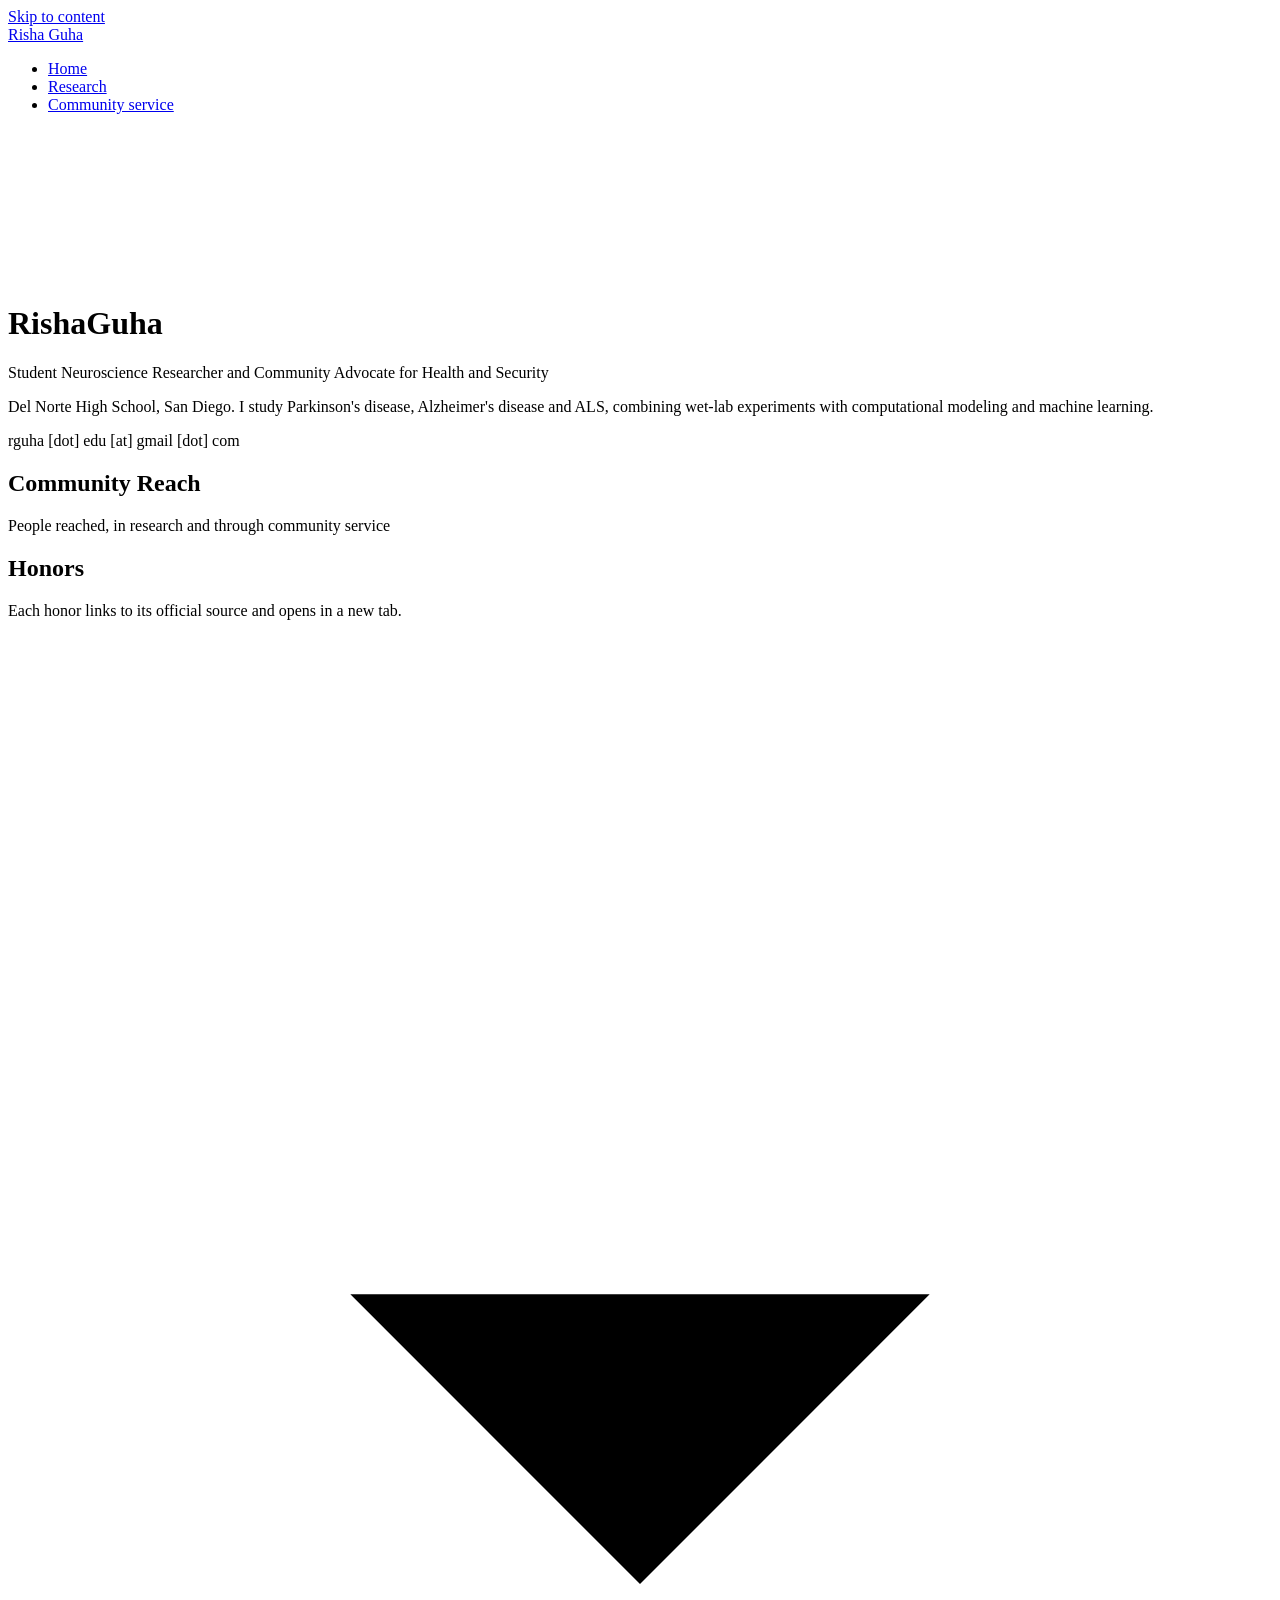
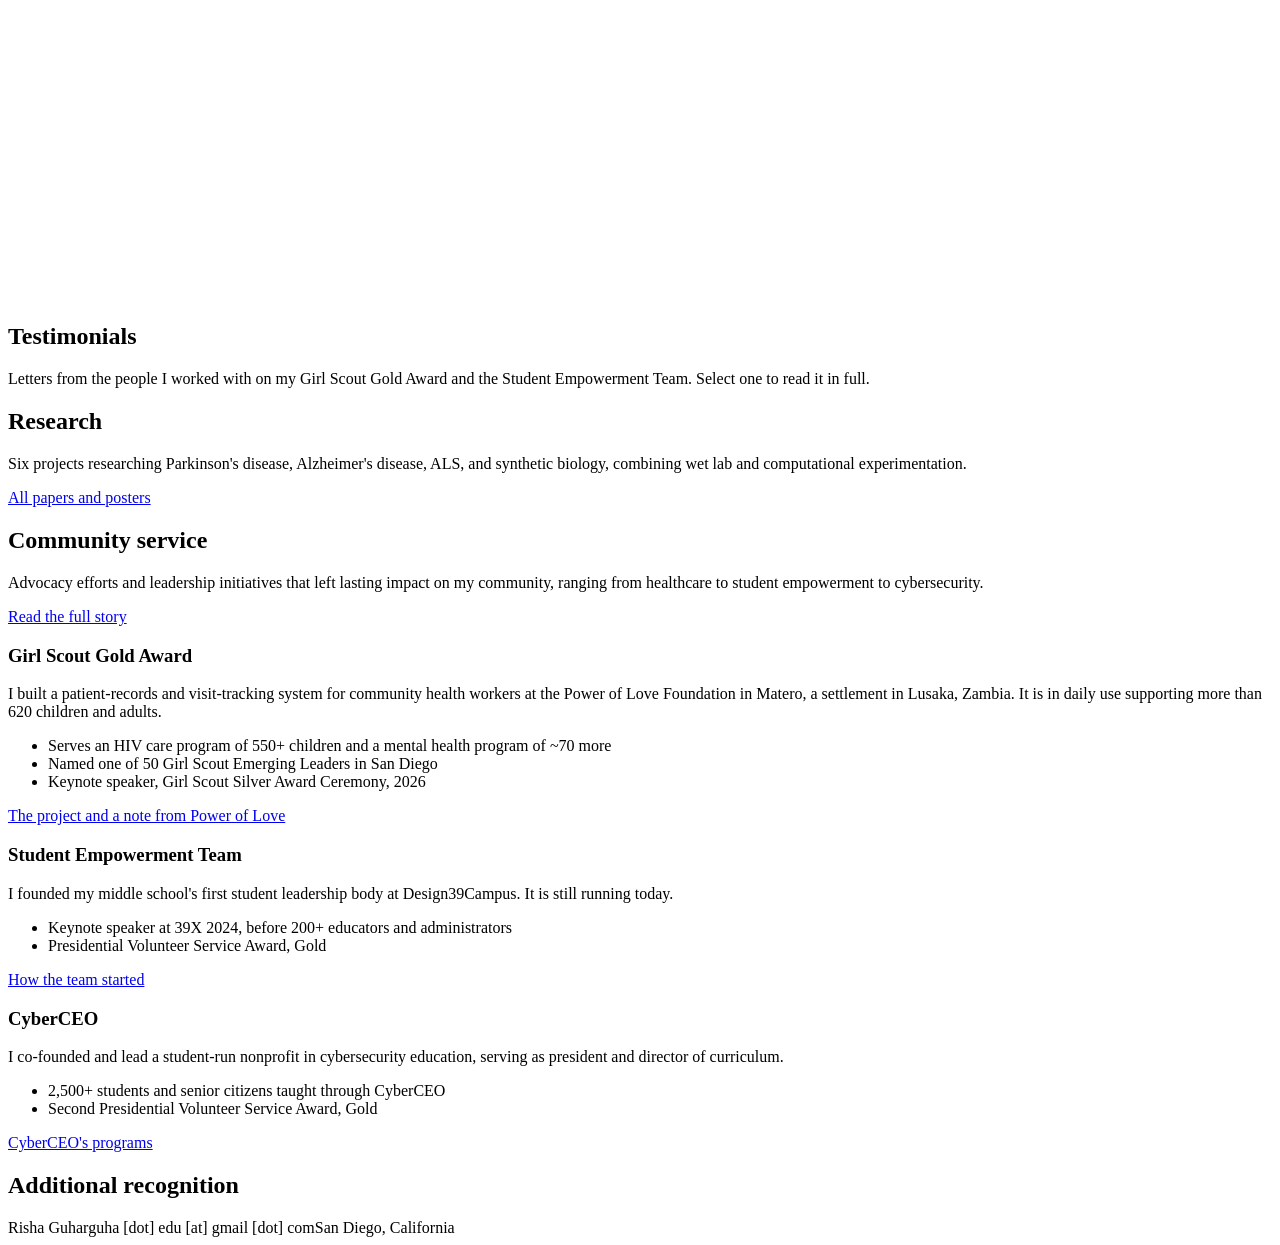
==== index.html @ 079baf4f "Create index.html" ====
<!DOCTYPE html>
<html lang="en">
<head>
<meta charset="utf-8">
<meta name="viewport" content="width=device-width, initial-scale=1">
<title>Risha Guha — Neuroscience Research</title>
<meta name="description" content="Neuroscience research on Parkinson's, Alzheimer's and ALS, plus community work in San Diego and Lusaka, Zambia.">
<link rel="preconnect" href="https://fonts.googleapis.com">
<link rel="preconnect" href="https://fonts.gstatic.com" crossorigin>
<link href="https://fonts.googleapis.com/css2?family=Instrument+Sans:wght@400;500;600&family=Newsreader:ital,opsz,wght@0,6..72,300;0,6..72,400;0,6..72,500;1,6..72,400&display=swap" rel="stylesheet">
<link rel="stylesheet" href="site.css">
</head>
<body>
<a class="skip" href="#main">Skip to content</a>
<nav class="topbar" aria-label="Site">
  <div class="wrap tb-row">
    <a class="tb-name" href="index.html">Risha Guha</a>
    <ul class="tb-links">
      <li><a href="index.html" aria-current="page">Home</a></li>
      <li><a href="research.html">Research</a></li>
      <li><a href="community.html">Community service</a></li>
    </ul>
  </div>
</nav>

<header class="intro">
  <div class="intro-me">
    <canvas id="net" aria-hidden="true"></canvas>
    <h1 class="name"><span>Risha</span><span>Guha</span></h1>
    <p class="role">Student Neuroscience Researcher and Community Advocate for Health and Security</p>
    <p class="about">Del Norte High School, San Diego. I study Parkinson's disease, Alzheimer's disease and ALS, combining wet-lab experiments with computational modeling and machine learning.</p>
    <p class="contact"><span class="email">rguha [dot] edu [at] gmail [dot] com</span></p>
    <section class="viz-block" aria-labelledby="viz-h">
      <div class="blk-head">
        <h2 id="viz-h">Community Reach</h2>
        <p>People reached, in research and through community service</p>
      </div>
      <div class="donuts" id="impact"></div>
    </section>
  </div>
  <section class="intro-hl" aria-labelledby="hl-h">
    <div class="blk-head">
      <h2 id="hl-h">Honors</h2>
      <p>Each honor links to its official source and opens in a new tab.</p>
    </div>
    <ul class="hl" id="honors"></ul>
  </section>
  <a class="scrollcue" href="#main" aria-label="Scroll down to testimonials and research">
    <svg viewBox="0 0 24 24" aria-hidden="true"><path d="M12 5v13M6.5 12.5 12 18l5.5-5.5"/></svg>
  </a>
</header>

<main id="main">
  <section class="sec wrap" aria-labelledby="tq-h">
    <div class="sechead">
      <h2 id="tq-h">Testimonials</h2>
      <p>Letters from the people I worked with on my Girl Scout Gold Award and the Student Empowerment Team. Select one to read it in full.</p>
    </div>
    <div class="quotes" id="quotes"></div>
  </section>

  <section class="sec wrap" aria-labelledby="res-h">
    <div class="sechead">
      <h2 id="res-h">Research</h2>
      <p>Six projects researching Parkinson's disease, Alzheimer's disease, ALS, and synthetic biology, combining wet lab and computational experimentation.</p>
      <a class="more" href="research.html">All papers and posters</a>
    </div>
    <ul class="plist" id="projects-list"></ul>
  </section>

  <section class="sec wrap" aria-labelledby="com-h">
    <div class="sechead">
      <h2 id="com-h">Community service</h2>
      <p>Advocacy efforts and leadership initiatives that left lasting impact on my community, ranging from healthcare to student empowerment to cybersecurity.</p>
      <a class="more" href="community.html">Read the full story</a>
    </div>
    <div class="trio">
      <div>
        <h3>Girl Scout Gold Award</h3>
        <p>I built a patient-records and visit-tracking system for community health workers at the Power of Love Foundation in Matero, a settlement in Lusaka, Zambia. It is in daily use supporting more than 620 children and adults.</p>
        <ul>
          <li>Serves an HIV care program of 550+ children and a mental health program of ~70 more</li>
          <li>Named one of 50 Girl Scout Emerging Leaders in San Diego</li>
          <li>Keynote speaker, Girl Scout Silver Award Ceremony, 2026</li>
        </ul>
        <a class="go" href="community.html#gold">The project and a note from Power of Love</a>
      </div>
      <div>
        <h3>Student Empowerment Team</h3>
        <p>I founded my middle school's first student leadership body at Design39Campus. It is still running today.</p>
        <ul>
          <li>Keynote speaker at 39X 2024, before 200+ educators and administrators</li>
          <li>Presidential Volunteer Service Award, Gold</li>
        </ul>
        <a class="go" href="community.html#empowerment">How the team started</a>
      </div>
      <div>
        <h3>CyberCEO</h3>
        <p>I co-founded and lead a student-run nonprofit in cybersecurity education, serving as president and director of curriculum.</p>
        <ul>
          <li>2,500+ students and senior citizens taught through CyberCEO</li>
          <li>Second Presidential Volunteer Service Award, Gold</li>
        </ul>
        <a class="go" href="community.html#cyberceo">CyberCEO's programs</a>
      </div>
    </div>
  </section>

  <section class="sec wrap" aria-labelledby="rec-h">
    <div class="sechead">
      <h2 id="rec-h">Additional recognition</h2>
    </div>
    <ul class="rec" id="recognition"></ul>
  </section>
</main>

<dialog class="letter" id="letter" aria-labelledby="letter-h">
  <button class="close" type="button" data-close aria-label="Close letter">&times;</button>
  <div class="letter-in"></div>
</dialog>

<footer class="site">
  <div class="wrap"><span>Risha Guha</span><span class="email">rguha [dot] edu [at] gmail [dot] com</span><span>San Diego, California</span></div>
</footer>

<script src="data.js"></script>
<script src="home.js"></script>
<script src="net.js"></script>
</body>
</html>
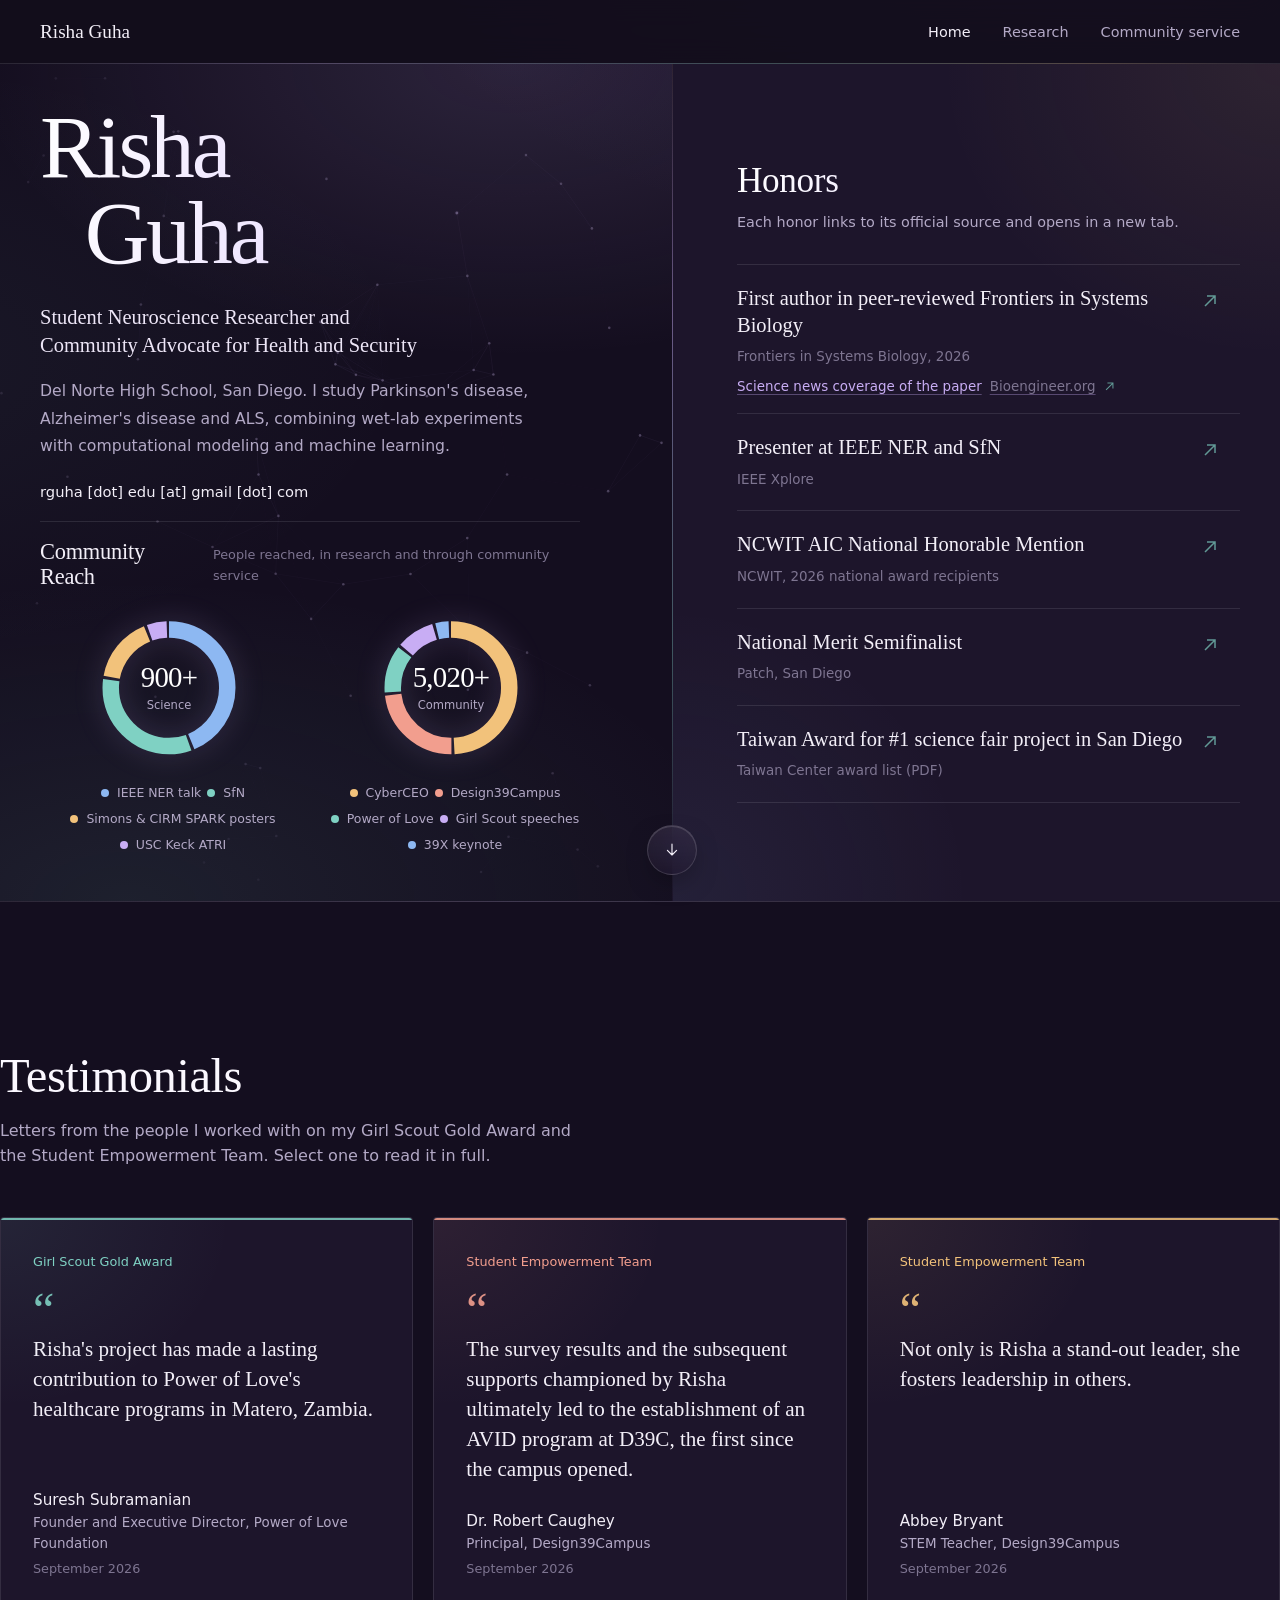
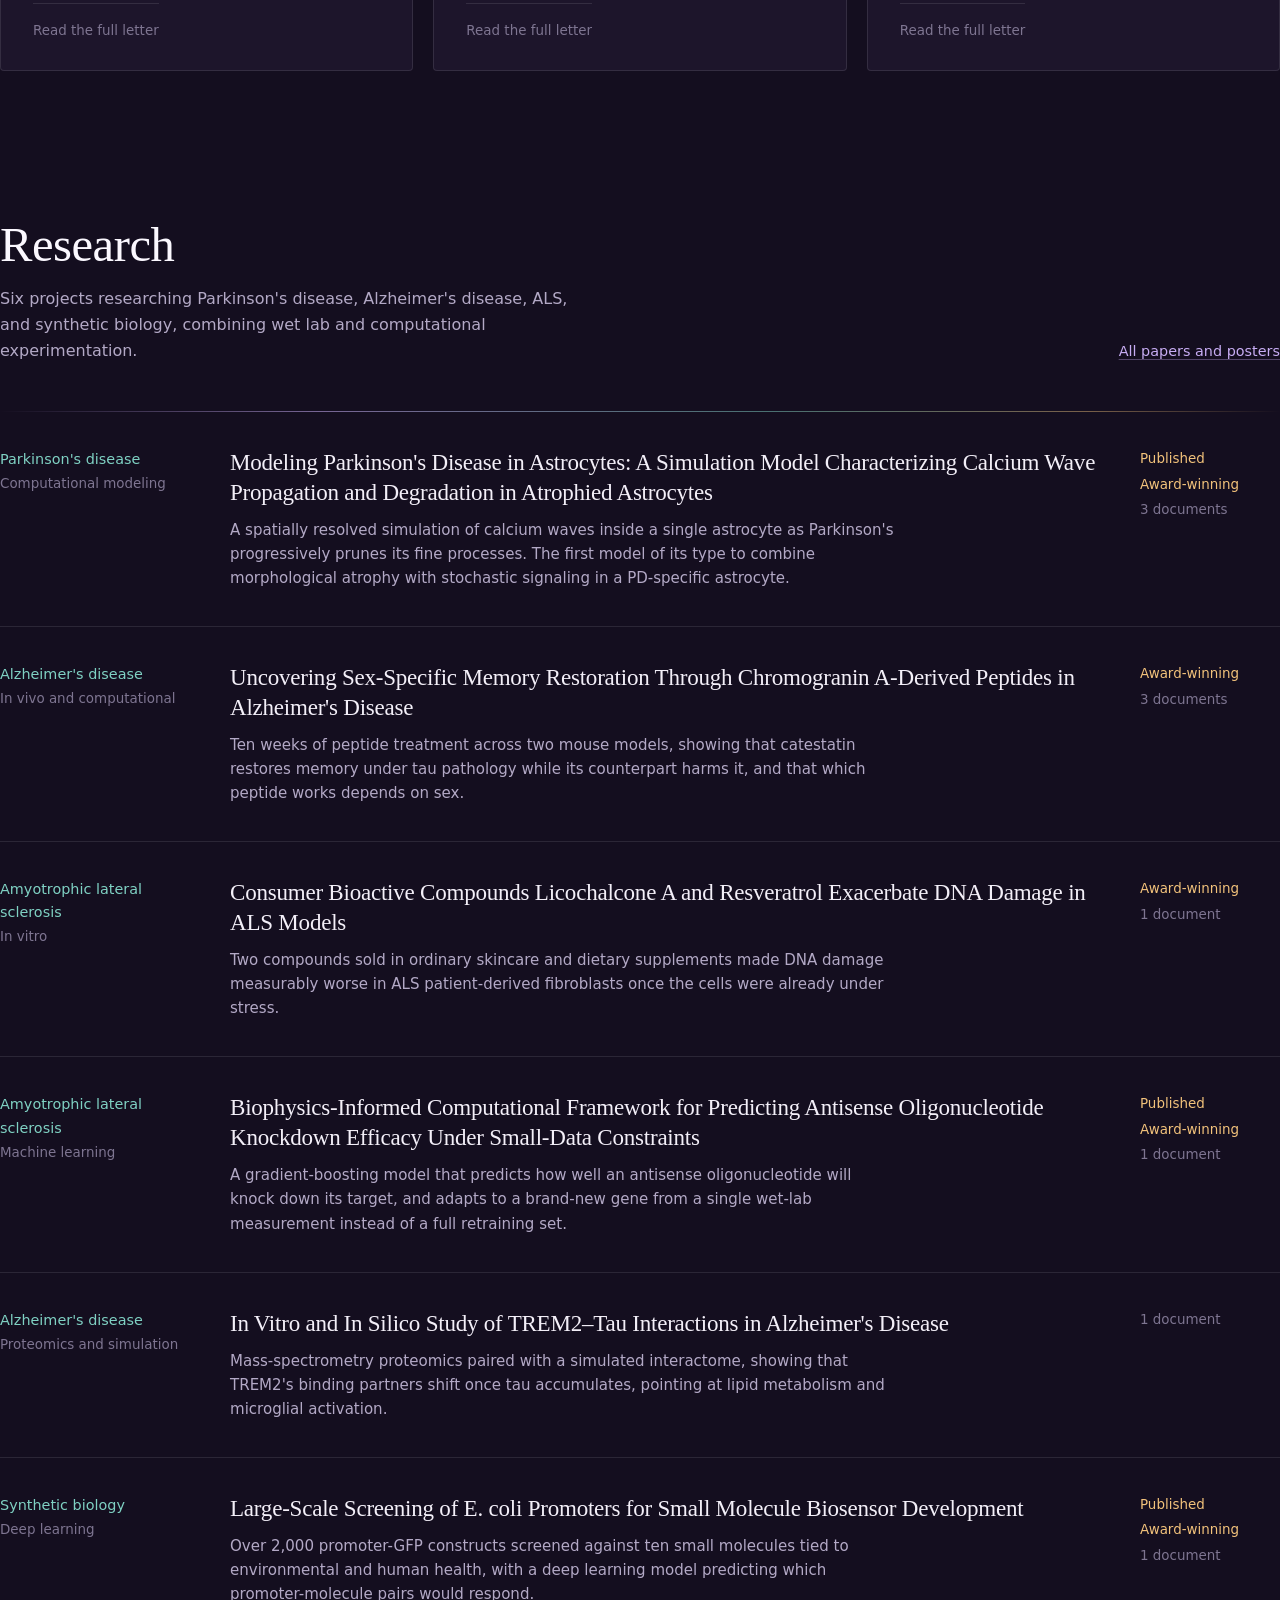
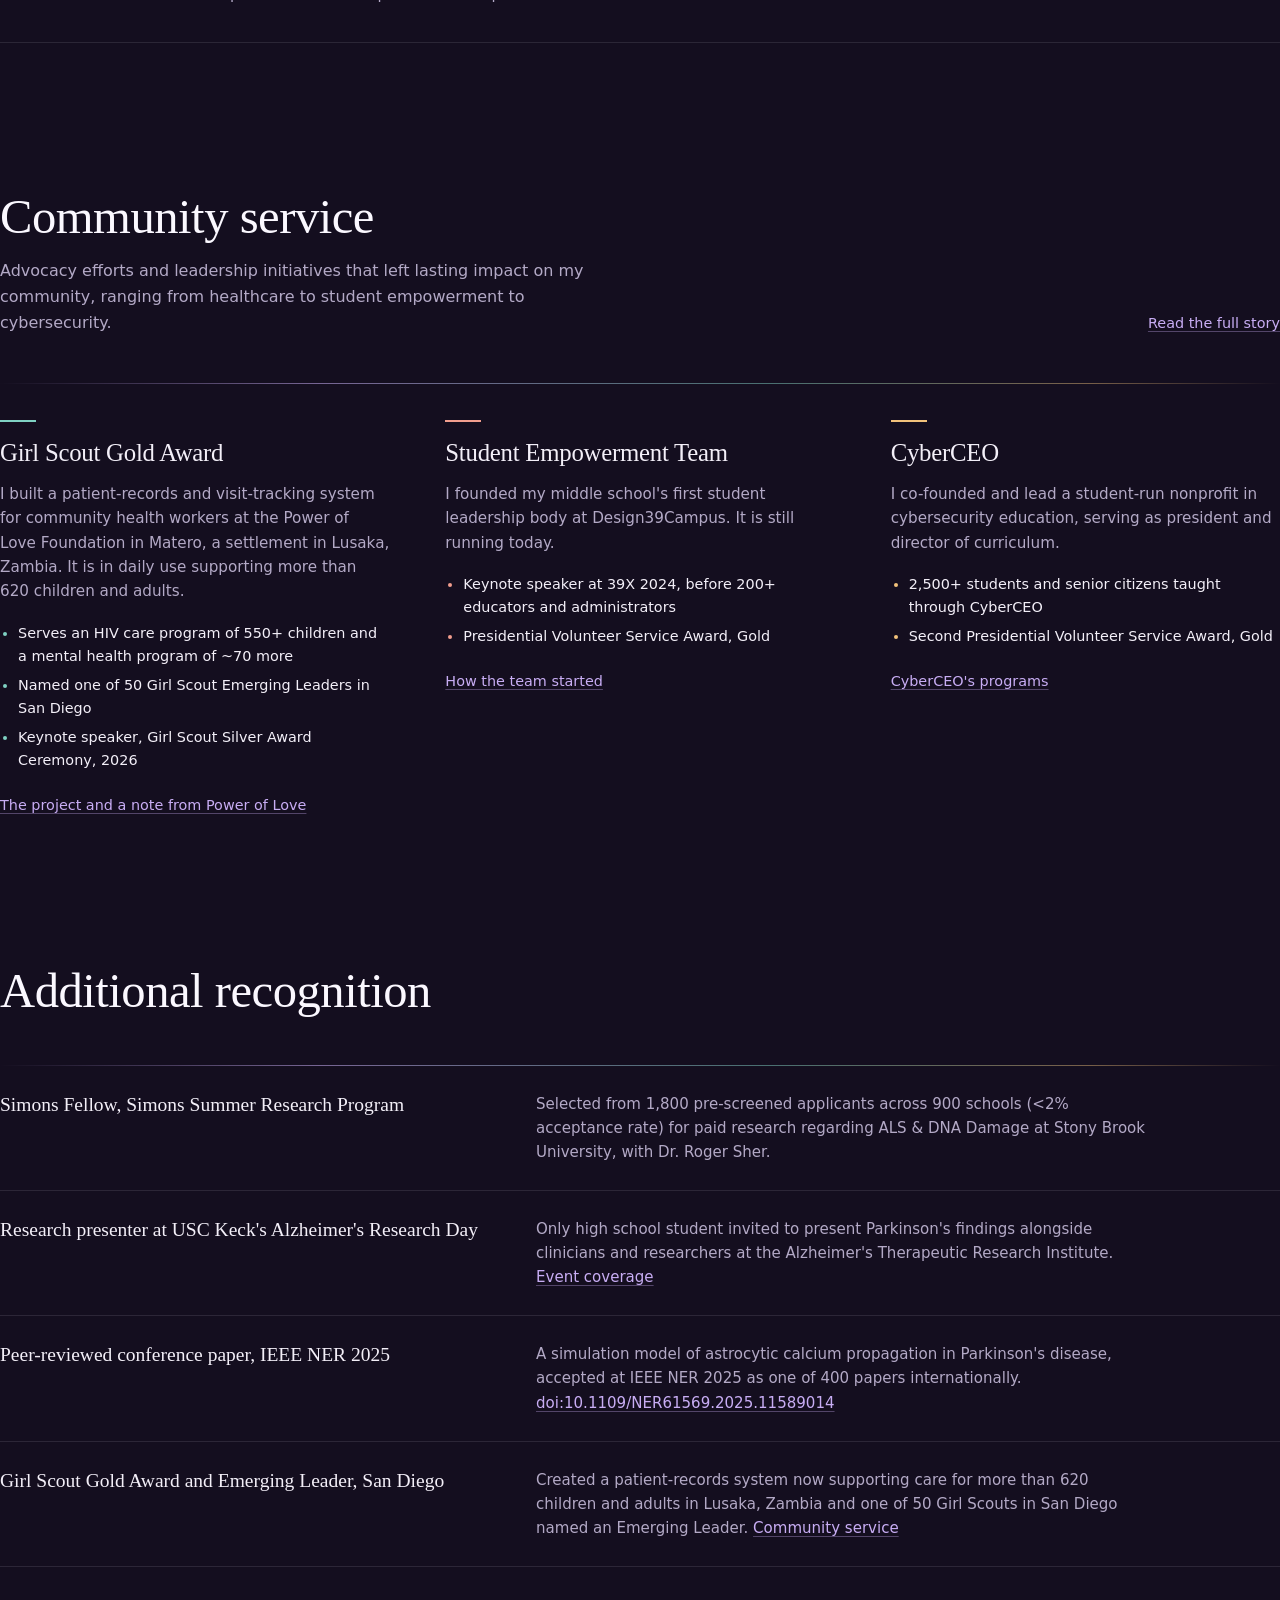
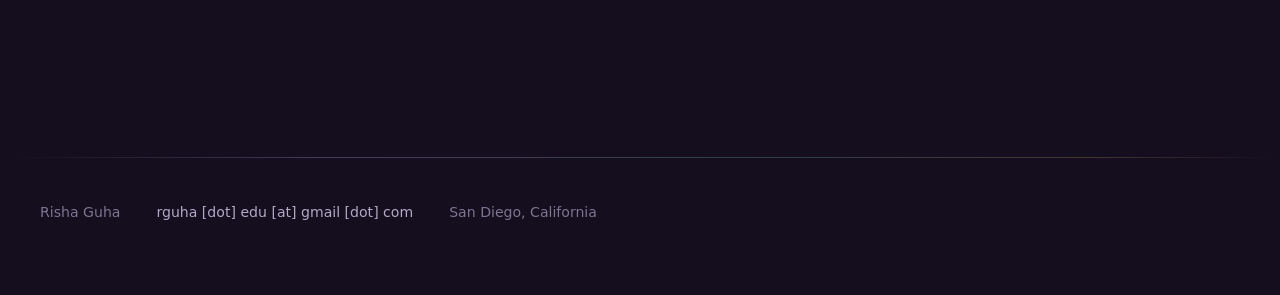
==== commit 4587fc51: "updated links" ====
--- a/index.html
+++ b/index.html
@@ -3,7 +3,8 @@
 <head>
 <meta charset="utf-8">
 <meta name="viewport" content="width=device-width, initial-scale=1">
-<title>Risha Guha — Neuroscience Research</title>
+<meta name="robots" content="noindex">
+<title>Risha Guha: Neuroscience Researcher and Community Advocate</title>
 <meta name="description" content="Neuroscience research on Parkinson's, Alzheimer's and ALS, plus community work in San Diego and Lusaka, Zambia.">
 <link rel="preconnect" href="https://fonts.googleapis.com">
 <link rel="preconnect" href="https://fonts.gstatic.com" crossorigin>
@@ -127,4 +128,4 @@
 <script src="home.js"></script>
 <script src="net.js"></script>
 </body>
-</html>
+</html>
--- a/site.css
+++ b/site.css
@@ -0,0 +1,435 @@
+/* ==========================================================
+   Risha Guha — site styles (dark)
+   Newsreader for names, titles and long reading;
+   Instrument Sans for everything functional.
+   ========================================================== */
+:root{
+  color-scheme:dark;
+  --bg:#140E1F;          /* page: deep aubergine */
+  --raise:#1D152B;       /* panels, cards */
+  --raise-2:#2A1F3B;     /* hover */
+  --ink:#F3EFF8;         /* text */
+  --muted:#B3A9C6;       /* secondary text */
+  --faint:#7E7591;       /* tertiary text */
+  --line:rgba(238,233,244,.11);
+  --line-2:rgba(238,233,244,.22);
+  --accent:#C8ADF4;      /* lilac: links, active states */
+  --accent-deep:#8C67D4;
+  --teal:#7FD1C3;        /* labels, tags */
+  --amber:#F2C27B;       /* hover marks */
+  --coral:#F29E8E;
+  --sky:#8DB8F2;
+  --glow:linear-gradient(90deg,transparent,rgba(200,173,244,.55) 25%,rgba(127,209,195,.5) 60%,rgba(242,194,123,.45) 85%,transparent);
+  --serif:'Newsreader', Georgia, 'Times New Roman', serif;
+  --sans:'Instrument Sans', system-ui, -apple-system, 'Segoe UI', sans-serif;
+  --bar:64px;
+  --vh:min(calc(100vh - var(--bar) - 140px), 860px);
+  --gutter:max(40px, calc((100vw - 1280px)/2 + 40px));
+}
+*{box-sizing:border-box}
+html{-webkit-text-size-adjust:100%;scroll-behavior:smooth;background:var(--bg)}
+body{margin:0;background:var(--bg);color:var(--ink);font-family:var(--sans);font-size:16px;line-height:1.6;-webkit-font-smoothing:antialiased}
+::selection{background:rgba(200,173,244,.32)}
+a{color:var(--accent);text-decoration:underline;text-decoration-color:rgba(200,173,244,.35);text-underline-offset:.2em;text-decoration-thickness:1px;transition:color .2s,text-decoration-color .2s}
+a:hover{text-decoration-color:currentColor}
+:focus-visible{outline:2px solid var(--accent);outline-offset:3px;border-radius:2px}
+img{max-width:100%;display:block}
+h1,h2,h3,h4{font-family:var(--serif);font-weight:300;margin:0;letter-spacing:-.01em}
+.wrap{max-width:1280px;margin:0 auto;padding:0 40px}
+.skip{position:absolute;left:-9999px}
+.skip:focus{left:12px;top:12px;background:var(--ink);color:var(--bg);padding:8px 14px;z-index:99;text-decoration:none}
+.email{white-space:nowrap}
+
+/* ---------------- top bar ---------------- */
+.topbar{position:sticky;top:0;z-index:30;background:rgba(19,14,27,.82);backdrop-filter:blur(14px);-webkit-backdrop-filter:blur(14px);border-bottom:1px solid var(--line)}
+.tb-row{display:flex;align-items:center;justify-content:space-between;gap:24px;height:64px}
+.tb-name{font-family:var(--serif);font-size:1.2rem;font-weight:400;color:var(--ink);text-decoration:none;white-space:nowrap}
+.tb-links{display:flex;gap:32px;list-style:none;margin:0;padding:0;overflow-x:auto;scrollbar-width:none}
+.tb-links::-webkit-scrollbar{display:none}
+.tb-links a{color:var(--muted);text-decoration:none;font-size:.9rem;white-space:nowrap;padding:6px 0;border-bottom:1px solid transparent}
+.tb-links a:hover{color:var(--ink)}
+.tb-links a[aria-current],.tb-links a.on{color:var(--ink);border-bottom-color:var(--accent)}
+.tb-sub{display:flex;align-items:center;gap:22px;height:44px}
+.tb-sub .lbl{font-size:.8rem;color:var(--faint);white-space:nowrap}
+.tb-sub .tb-links{gap:24px}
+.tb-sub .tb-links a{font-size:.84rem}
+
+/* ---------------- home: two-panel intro ---------------- */
+.intro{display:grid;grid-template-columns:minmax(0,1.05fr) minmax(0,.95fr);min-height:calc(100vh - var(--bar));border-bottom:1px solid var(--line)}
+.intro-me{position:relative;overflow:hidden;display:flex;flex-direction:column;justify-content:center;padding:44px 72px 44px var(--gutter)}
+.intro-me>*:not(canvas){position:relative;z-index:1}
+#net{position:absolute;inset:0;width:100%;height:100%;z-index:0;
+  -webkit-mask-image:radial-gradient(120% 90% at 70% 40%,#000 25%,transparent 80%);
+          mask-image:radial-gradient(120% 90% at 70% 40%,#000 25%,transparent 80%)}
+.name{font-size:clamp(3.4rem,7vw,6.6rem);line-height:.88;letter-spacing:-.035em;margin:0 0 30px;font-weight:300}
+.name span{display:block}
+.name span+span{padding-left:.5em}
+.role{font-family:var(--serif);font-weight:300;font-size:clamp(1.2rem,1.6vw,1.42rem);line-height:1.38;margin:0 0 18px;max-width:40ch}
+.intro-me .about{font-size:.98rem;color:var(--muted);max-width:50ch;margin:0 0 20px;line-height:1.75}
+.contact{margin:0;font-size:.92rem;color:var(--faint)}
+.contact .email{color:var(--ink)}
+
+.intro-hl{background:var(--raise);border-left:1px solid var(--line);display:flex;flex-direction:column;justify-content:center;padding:56px var(--gutter) 56px 64px}
+.blk-head{display:flex;align-items:baseline;justify-content:space-between;gap:16px;margin:0 0 12px;max-width:600px}
+.blk-head h2{font-size:1.4rem;line-height:1.1}
+.blk-head p{margin:0;font-size:.8rem;color:var(--faint)}
+.intro-hl .blk-head{display:block;margin:0 0 30px}
+.intro-hl .blk-head h2{font-size:2.2rem;margin:0 0 10px}
+.intro-hl .blk-head p{font-size:.9rem;color:var(--muted)}
+.hl{list-style:none;margin:0;padding:0;max-width:600px;border-top:1px solid var(--line)}
+.hl li{border-bottom:1px solid var(--line)}
+.hl a{position:relative;display:grid;grid-template-columns:minmax(0,1fr) 22px;gap:18px;align-items:start;padding:20px 16px 20px 0;text-decoration:none;color:var(--ink);transition:padding .3s cubic-bezier(.2,.7,.2,1),background .3s}
+.hl a::before{content:"";position:absolute;left:0;top:0;bottom:0;width:2px;background:var(--amber);transform:scaleY(0);transform-origin:top;transition:transform .3s cubic-bezier(.2,.7,.2,1)}
+.hl .t{display:block;font-family:var(--serif);font-weight:400;font-size:clamp(1.2rem,1.6vw,1.45rem);line-height:1.3}
+.hl .s{display:block;margin-top:8px;font-size:.84rem;color:var(--faint);transition:color .3s}
+.hl svg{width:16px;height:16px;margin-top:8px;stroke:var(--faint);fill:none;stroke-width:1.5;transition:stroke .3s,transform .3s}
+.hl a:hover,.hl a:focus-visible{background:var(--raise-2);padding-left:20px}
+.hl a:hover::before,.hl a:focus-visible::before{transform:scaleY(1)}
+.hl a:hover .s,.hl a:focus-visible .s{color:var(--amber)}
+.hl a:hover svg,.hl a:focus-visible svg{stroke:var(--amber);transform:translate(2px,-2px)}
+
+/* single load moment: name, then honors settle in */
+@media (prefers-reduced-motion:no-preference){
+  .name span,.role,.about,.contact,.blk-head,.hl li,.donut{animation:settle .9s cubic-bezier(.2,.7,.2,1) both}
+  .name span+span{animation-delay:.08s}
+  .role{animation-delay:.16s}.about{animation-delay:.22s}.contact{animation-delay:.28s}
+  .blk-head{animation-delay:.3s}.donut{animation-delay:.66s}.donut+.donut{animation-delay:.74s}
+  .hl li:nth-child(1){animation-delay:.36s}.hl li:nth-child(2){animation-delay:.42s}
+  .hl li:nth-child(3){animation-delay:.48s}.hl li:nth-child(4){animation-delay:.54s}
+  .hl li:nth-child(5){animation-delay:.6s}
+  @keyframes settle{from{opacity:0;transform:translateY(10px)}to{opacity:1;transform:none}}
+}
+
+/* ---------------- home sections ---------------- */
+.sec{padding:150px 0 0}
+.sechead{display:grid;grid-template-columns:minmax(0,1fr) auto;align-items:end;gap:16px 40px;margin-bottom:48px}
+.sechead h2{font-size:clamp(2.2rem,3.8vw,3.2rem);line-height:1.02}
+.sechead p{grid-column:1;margin:0;color:var(--muted);max-width:58ch}
+.sechead .more{grid-column:2;grid-row:1 / span 2;align-self:end;font-size:.9rem;white-space:nowrap}
+
+/* testimonials quick access */
+.quotes{display:grid;grid-template-columns:repeat(3,minmax(0,1fr));gap:20px}
+.qcard{appearance:none;font:inherit;color:inherit;text-align:left;cursor:pointer;background:var(--raise);border:1px solid var(--line);border-radius:4px;
+  padding:34px 32px 28px;display:flex;flex-direction:column;gap:24px;min-height:320px;transition:background .3s,border-color .3s,transform .3s cubic-bezier(.2,.7,.2,1)}
+.qcard:hover,.qcard:focus-visible{background:var(--raise-2);border-color:var(--line-2);transform:translateY(-3px)}
+.qcard .proj-tag{font-size:.8rem;color:var(--teal)}
+.qcard blockquote{margin:0;font-family:var(--serif);font-weight:300;font-size:1.32rem;line-height:1.42;flex:1 1 auto}
+.qcard blockquote::before{content:"\201C";display:block;font-size:3rem;line-height:.6;color:var(--accent-deep);margin-bottom:10px}
+.qcard .who b{display:block;font-weight:500;font-size:.95rem}
+.qcard .who span{display:block;font-size:.84rem;color:var(--muted)}
+.qcard .read{font-size:.84rem;color:var(--faint);border-top:1px solid var(--line);padding-top:16px;transition:color .3s}
+.qcard:hover .read,.qcard:focus-visible .read{color:var(--accent)}
+
+/* letter dialog */
+dialog.letter{width:min(760px,calc(100vw - 32px));max-height:calc(100vh - 64px);padding:0;border:1px solid var(--line-2);border-radius:6px;background:var(--raise);color:var(--ink)}
+dialog.letter::backdrop{background:rgba(8,5,12,.72);backdrop-filter:blur(4px)}
+dialog.letter[open]{animation:rise .35s cubic-bezier(.2,.7,.2,1)}
+@keyframes rise{from{opacity:0;transform:translateY(14px)}to{opacity:1;transform:none}}
+.letter-in{padding:48px 52px 40px;overflow:auto;max-height:calc(100vh - 66px)}
+.letter .proj-tag{font-size:.82rem;color:var(--teal);margin:0 0 10px}
+.letter h2{font-size:clamp(1.6rem,3vw,2.2rem);line-height:1.15;margin:0 0 4px}
+.letter .role-line{color:var(--muted);font-size:.92rem;margin:0 0 30px}
+.letter .body p{font-family:var(--serif);font-size:1.12rem;line-height:1.75;margin:0 0 1.05em;max-width:62ch}
+.letter .foot{display:flex;flex-wrap:wrap;justify-content:space-between;gap:16px;align-items:center;border-top:1px solid var(--line);padding-top:20px;margin-top:28px;font-size:.88rem}
+.close{position:absolute;top:14px;right:14px;appearance:none;background:none;border:1px solid var(--line);border-radius:50%;width:38px;height:38px;color:var(--muted);cursor:pointer;font-size:1.1rem;line-height:1;transition:color .2s,border-color .2s}
+.close:hover{color:var(--ink);border-color:var(--line-2)}
+.btn{appearance:none;font-family:var(--sans);font-size:.88rem;background:none;color:var(--ink);border:1px solid var(--line-2);border-radius:999px;padding:9px 18px;cursor:pointer;transition:background .2s,border-color .2s}
+.btn:hover{background:var(--raise-2);border-color:var(--accent)}
+
+/* research index */
+.plist{list-style:none;margin:0;padding:0;border-top:1px solid var(--line-2)}
+.prow{position:relative;display:grid;grid-template-columns:190px minmax(0,1fr) 140px;gap:40px;padding:36px 0;border-bottom:1px solid var(--line);transition:background .3s}
+.prow:hover{background:linear-gradient(90deg,transparent,rgba(200,173,244,.04) 30%,transparent)}
+.area b{display:block;font-weight:500;font-size:.9rem}
+.area span{display:block;color:var(--faint);font-size:.84rem;margin-top:2px}
+.prow h3{font-size:clamp(1.25rem,1.8vw,1.55rem);line-height:1.3;margin:0 0 10px;font-weight:400}
+.prow h3 a{color:var(--ink);text-decoration:none}
+.prow h3 a::after{content:"";position:absolute;inset:0}
+.prow:hover h3 a{color:var(--accent)}
+.prow p{margin:0;color:var(--muted);font-size:.94rem;max-width:70ch}
+.status{list-style:none;margin:0;padding:0;font-size:.84rem;color:var(--faint)}
+.status li+li{margin-top:4px}
+.status .on{color:var(--ink)}
+
+/* community preview */
+.trio{display:grid;grid-template-columns:repeat(3,minmax(0,1fr));gap:56px;border-top:1px solid var(--line-2);padding-top:36px}
+.trio h3{font-size:1.55rem;line-height:1.2;margin:0 0 14px;font-weight:400}
+.trio p{margin:0 0 18px;color:var(--muted);font-size:.95rem}
+.trio ul{margin:0 0 20px;padding-left:18px;font-size:.9rem;line-height:1.6}
+.trio li{margin-bottom:6px}
+.trio li::marker{color:var(--teal)}
+.trio a.go{font-size:.9rem}
+
+/* recognition */
+.rec{list-style:none;margin:0;padding:0;border-top:1px solid var(--line-2)}
+.rec li{display:grid;grid-template-columns:minmax(0,.8fr) minmax(0,1.2fr);gap:40px;padding:26px 0;border-bottom:1px solid var(--line)}
+.rec .n{font-family:var(--serif);font-size:1.22rem;line-height:1.35;margin:0}
+.rec .d{margin:0;color:var(--muted);font-size:.94rem;max-width:64ch}
+
+/* ---------------- subpage header ---------------- */
+.pagehead{padding-top:120px;padding-bottom:72px}
+.pagehead h1{font-size:clamp(3rem,6.4vw,5.4rem);line-height:.92;letter-spacing:-.03em;margin:0 0 28px}
+.pagehead .lede{font-family:var(--serif);font-weight:300;font-size:1.32rem;line-height:1.5;max-width:56ch;margin:0;color:var(--muted)}
+main{padding-bottom:40px}
+
+/* ---------------- research page ---------------- */
+.proj{padding:80px 0 88px;border-top:1px solid var(--line-2);scroll-margin-top:calc(var(--bar) + 8px)}
+.proj .area{margin:0 0 18px}
+.proj .area b,.proj .area span{display:inline}
+.proj .area b{color:var(--teal);font-weight:400}
+.proj .area span::before{content:", "}
+.proj h2{font-size:clamp(1.8rem,3.2vw,2.7rem);line-height:1.12;margin:0 0 48px;max-width:38ch}
+.split{display:grid;grid-template-columns:minmax(0,.92fr) minmax(0,1.12fr);gap:64px;align-items:start}
+.creds{list-style:none;margin:0 0 40px;padding:0}
+.creds li{display:flex;gap:16px;padding:11px 0;border-top:1px solid var(--line);font-size:.9rem;line-height:1.55}
+.creds li:last-child{border-bottom:1px solid var(--line)}
+.ctype{flex:0 0 100px;color:var(--faint)}
+.ctype.award{color:var(--amber)}
+.cbody{color:var(--ink)}
+.cbody em{font-style:italic;font-family:var(--serif);font-size:1.03em}
+.abstract{font-family:var(--serif);font-weight:300;font-size:1.1rem;line-height:1.78;max-width:66ch;color:#DDD6E6}
+.abstract p{margin:0 0 1em}
+.abstract p:last-child{margin:0}
+.projfig{margin:40px 0 0}
+.projfig img{border:1px solid var(--line);background:#fff;width:100%;border-radius:3px}
+.projfig figcaption{font-size:.85rem;color:var(--muted);line-height:1.6;margin-top:12px}
+
+/* document viewer */
+.docs{position:sticky;top:calc(var(--bar) + 20px);background:var(--raise);border:1px solid var(--line);border-radius:4px;overflow:hidden}
+.dhead{display:flex;align-items:stretch;border-bottom:1px solid var(--line)}
+.tabs{display:flex;flex:1 1 auto;overflow-x:auto;scrollbar-width:none}
+.tabs::-webkit-scrollbar{display:none}
+.tab{appearance:none;background:none;border:0;font-family:var(--sans);cursor:pointer;color:var(--faint);
+  padding:13px 18px 11px;text-align:left;white-space:nowrap;border-bottom:2px solid transparent;margin-bottom:-1px;transition:color .2s,border-color .2s}
+.tab b{display:block;font-size:.88rem;font-weight:500;line-height:1.2}
+.tab span{display:block;font-size:.74rem;margin-top:3px}
+.tab:hover{color:var(--ink)}
+.tab[aria-selected="true"]{color:var(--ink);border-bottom-color:var(--accent)}
+.expand{appearance:none;background:none;border:0;border-left:1px solid var(--line);color:var(--muted);
+  font-family:var(--sans);font-size:.82rem;padding:0 18px;cursor:pointer;white-space:nowrap}
+.expand:hover{color:var(--ink);background:var(--raise-2)}
+.panel{background:var(--raise)}
+.frame{display:block;width:100%;border:0;background:#2A2333;height:var(--vh)}
+.imgwrap{height:var(--vh);overflow:auto;padding:18px;background:var(--raise)}
+.imgwrap img{width:100%;border-radius:3px}
+.imgwrap p{font-size:.84rem;color:var(--muted);line-height:1.55;margin:12px 0 0}
+.placeholder{height:var(--vh);display:flex;flex-direction:column;align-items:center;justify-content:center;gap:18px;text-align:center;padding:26px;color:var(--muted);font-size:.92rem}
+.loadbtn{appearance:none;font-family:var(--sans);font-size:.9rem;background:none;color:var(--ink);border:1px solid var(--line-2);border-radius:999px;padding:10px 22px;cursor:pointer;transition:border-color .2s,background .2s}
+.loadbtn:hover{border-color:var(--accent);background:var(--raise-2)}
+.docbar{display:flex;flex-wrap:wrap;gap:24px;padding:12px 18px;border-top:1px solid var(--line);font-size:.84rem}
+.docs.full{position:fixed;inset:0;z-index:60;border:0;border-radius:0;display:flex;flex-direction:column}
+.docs.full .panel{flex:1 1 auto;display:flex;flex-direction:column}
+.docs.full .frame,.docs.full .imgwrap,.docs.full .placeholder{height:auto;flex:1 1 auto}
+body.locked{overflow:hidden}
+
+/* ---------------- community page ---------------- */
+.svc{padding:80px 0 40px;border-top:1px solid var(--line-2);scroll-margin-top:calc(var(--bar) + 8px)}
+.svc .kind{font-size:.88rem;color:var(--teal);margin:0 0 16px}
+.svc h2{font-size:clamp(1.9rem,3.4vw,2.8rem);line-height:1.1;margin:0 0 44px;max-width:30ch}
+.svc-grid{display:grid;grid-template-columns:minmax(0,1fr) minmax(0,.85fr);gap:64px;align-items:start}
+.prose{font-family:var(--serif);font-weight:300;font-size:1.12rem;line-height:1.78;max-width:62ch;color:#DDD6E6}
+.prose p{margin:0 0 1.05em}
+.prose p:last-child{margin:0}
+.impact{list-style:none;margin:40px 0 0;padding:0;border-top:1px solid var(--line)}
+.svc-grid>.impact{margin-top:0}
+.impact li{display:flex;gap:18px;padding:13px 0;border-bottom:1px solid var(--line);font-size:.9rem;line-height:1.55}
+.impact b{flex:0 0 130px;font-weight:500;color:var(--ink)}
+.impact span{color:var(--muted)}
+.tq-row{display:grid;grid-template-columns:repeat(2,minmax(0,1fr));gap:24px;margin-top:56px;align-items:start}
+blockquote.tq{margin:0;background:var(--raise);border:1px solid var(--line);border-radius:4px;padding:40px 40px 32px}
+blockquote.tq p{font-family:var(--serif);font-weight:300;font-size:1.04rem;line-height:1.74;margin:0 0 1em;color:#E2DBEA}
+blockquote.tq p:first-child::before{content:"\201C";display:block;font-size:3rem;line-height:.6;color:var(--accent-deep);margin-bottom:14px}
+blockquote.tq footer{padding-top:18px;margin-top:10px;border-top:1px solid var(--line);color:var(--muted);font-size:.88rem;line-height:1.5}
+blockquote.tq footer b{display:block;color:var(--ink);font-weight:500;font-size:.95rem}
+
+/* ---------------- footer ---------------- */
+footer.site{border-top:1px solid var(--line);padding:44px 0 72px;margin-top:150px;font-size:.88rem;color:var(--faint)}
+footer.site .wrap{display:flex;flex-wrap:wrap;gap:8px 36px}
+footer.site .email{color:var(--muted)}
+
+/* ---------------- responsive ---------------- */
+@media (max-width:1080px){
+  .intro{grid-template-columns:1fr;min-height:0}
+  .intro-me{padding:96px 40px 72px}
+  .intro-hl{border-left:0;border-top:1px solid var(--line);padding:64px 40px 72px}
+  .split,.svc-grid{grid-template-columns:1fr;gap:40px}
+  .docs{position:static}
+  :root{--vh:min(76vh,720px)}
+  .prow{grid-template-columns:150px minmax(0,1fr);gap:8px 32px}
+  .status{grid-column:2;display:flex;flex-wrap:wrap;gap:4px 18px;margin-top:8px}
+  .status li+li{margin-top:0}
+  .trio{grid-template-columns:1fr;gap:48px}
+  .quotes{grid-template-columns:1fr;gap:16px}
+  .qcard{min-height:0}
+  .tq-row{grid-template-columns:1fr}
+  .sec{padding-top:112px}
+}
+@media (max-width:680px){
+  .wrap{padding:0 22px}
+  .intro-me{padding:72px 22px 56px}
+  .intro-hl{padding:48px 22px 56px}
+  .name{margin-bottom:34px}
+  .sec{padding-top:96px}
+  .sechead{grid-template-columns:1fr}
+  .sechead .more{grid-column:1;grid-row:auto;justify-self:start}
+  .prow{grid-template-columns:1fr}
+  .status{grid-column:1}
+  .rec li{grid-template-columns:1fr;gap:6px}
+  .creds li,.impact li{flex-direction:column;gap:2px}
+  .ctype,.impact b{flex-basis:auto}
+  .letter-in{padding:56px 24px 28px}
+  blockquote.tq{padding:30px 24px 26px}
+  .pagehead{padding-top:80px;padding-bottom:48px}
+  :root{--vh:66vh}
+}
+@media (max-width:440px){.tb-name{display:none}.tb-row{justify-content:flex-start}.tb-links{gap:22px}.tb-links a{font-size:.88rem}}
+@media (prefers-reduced-motion:reduce){html{scroll-behavior:auto}*{animation:none!important;transition:none!important}}
+.sr{position:absolute;width:1px;height:1px;overflow:hidden;clip:rect(0 0 0 0);white-space:nowrap}
+
+/* ---------------- home: impact donuts (under the name) ---------------- */
+.viz-block{margin-top:18px;padding-top:18px;border-top:1px solid var(--line);max-width:540px}
+.donuts{display:grid;grid-template-columns:repeat(2,minmax(0,1fr));gap:24px;align-items:start;padding-top:6px}
+.donut{margin:0;display:flex;flex-direction:column;align-items:center;gap:14px}
+.ring{position:relative;width:min(100%,152px);aspect-ratio:1}
+.ring svg{width:100%;height:100%;overflow:visible}
+.arc{fill:none;stroke-width:13;transition:stroke-width .25s,opacity .25s;cursor:pointer}
+.donut.focus .arc{opacity:.25}
+.donut.focus .arc.on{opacity:1;stroke-width:17}
+.mid{position:absolute;inset:0;display:flex;flex-direction:column;align-items:center;justify-content:center;text-align:center;padding:0 18%;pointer-events:none}
+.mid b{font-family:var(--serif);font-weight:300;font-size:1.8rem;line-height:1;letter-spacing:-.025em;font-variant-numeric:lining-nums}
+.mid span{font-size:.72rem;color:var(--muted);margin-top:6px;line-height:1.25}
+.legend{list-style:none;margin:0;padding:0;font-size:.78rem;display:flex;flex-wrap:wrap;justify-content:center;gap:2px 14px}
+.legend a{display:flex;align-items:center;gap:8px;padding:2px 0;color:var(--muted);text-decoration:none;white-space:nowrap;transition:color .2s}
+.legend a.on,.legend a:hover{color:var(--ink)}
+.legend i{flex:0 0 8px;height:8px;border-radius:50%}
+@media (max-width:560px){.donuts{grid-template-columns:1fr;gap:36px}.ring{width:min(100%,190px)}}
+
+/* ==========================================================
+   Color lift: a little more glow and hue variety, same layout.
+   ========================================================== */
+body{background:
+  radial-gradient(1200px 600px at 85% -10%,rgba(140,103,212,.10),transparent 60%),
+  radial-gradient(900px 500px at -10% 40%,rgba(127,209,195,.05),transparent 60%),
+  var(--bg);background-attachment:fixed}
+
+/* hairlines that carry the palette */
+.topbar{border-bottom:0;box-shadow:inset 0 -1px 0 var(--line)}
+.topbar::after{content:"";position:absolute;left:0;right:0;bottom:0;height:1px;background:var(--glow);opacity:.45}
+.tb-links a[aria-current],.tb-links a.on{border-bottom-color:var(--amber)}
+footer.site{border-top:0;position:relative}
+footer.site::before{content:"";position:absolute;left:0;right:0;top:0;height:1px;background:var(--glow);opacity:.5}
+
+/* intro: soft light behind each panel */
+.intro{background:
+  radial-gradient(70% 55% at 10% 100%,rgba(127,209,195,.09),transparent 70%),
+  radial-gradient(60% 50% at 40% 0%,rgba(200,173,244,.13),transparent 70%)}
+.intro-hl{background:
+  radial-gradient(80% 50% at 100% 0%,rgba(242,194,123,.08),transparent 70%),
+  radial-gradient(70% 50% at 0% 100%,rgba(141,184,242,.07),transparent 70%),
+  var(--raise);
+  border-left:1px solid transparent;
+  border-image:linear-gradient(180deg,transparent,rgba(200,173,244,.45) 30%,rgba(127,209,195,.35) 70%,transparent) 1}
+.name span,.pagehead h1,.intro-hl .blk-head h2{
+  background:linear-gradient(105deg,#FFFFFF 0%,#EDE3FF 45%,#C9B3F6 75%,#A9DCD3 110%);
+  -webkit-background-clip:text;background-clip:text;color:transparent}
+.role{color:#EDE6F7}
+
+/* honors: a touch of color at rest */
+.hl svg{stroke:var(--teal);opacity:.7}
+.hl a:hover svg,.hl a:focus-visible svg{opacity:1}
+.hl a:hover .t,.hl a:focus-visible .t{color:#FFF6E6}
+.hl a:hover,.hl a:focus-visible{background:linear-gradient(90deg,rgba(242,194,123,.08),rgba(42,31,59,.6) 60%)}
+
+/* impact donuts: faint glow */
+.ring svg{filter:drop-shadow(0 0 14px rgba(200,173,244,.18))}
+.mid b{color:#FFFFFF}
+
+/* section rules pick up the palette */
+.plist,.rec,.trio,.proj,.svc{border-top-color:transparent;border-image:var(--glow) 1}
+.plist,.rec,.trio{border-image-slice:1}
+.sechead h2{color:#FBF8FF}
+
+/* testimonials: each letter gets its own hue */
+.qcard{position:relative;overflow:hidden}
+.qcard::before{content:"";position:absolute;left:0;right:0;top:0;height:2px;background:var(--hue,var(--accent));opacity:.85}
+.qcard::after{content:"";position:absolute;inset:0;background:radial-gradient(80% 60% at 0% 0%,var(--tint,transparent),transparent 70%);pointer-events:none}
+.qcard:nth-child(3n+1){--hue:var(--teal);--tint:rgba(127,209,195,.08)}
+.qcard:nth-child(3n+2){--hue:var(--coral);--tint:rgba(242,158,142,.08)}
+.qcard:nth-child(3n+3){--hue:var(--amber);--tint:rgba(242,194,123,.08)}
+.qcard .proj-tag{color:var(--hue,var(--teal))}
+.qcard blockquote::before{color:var(--hue,var(--accent-deep));opacity:.9}
+.qcard:hover .read,.qcard:focus-visible .read{color:var(--hue,var(--accent))}
+
+/* community preview: one hue per column */
+.trio>div{position:relative;padding-top:18px}
+.trio>div::before{content:"";position:absolute;left:0;top:0;width:36px;height:2px;background:var(--hue)}
+.trio>div:nth-child(1){--hue:var(--teal)}
+.trio>div:nth-child(2){--hue:var(--coral)}
+.trio>div:nth-child(3){--hue:var(--amber)}
+.trio li::marker{color:var(--hue)}
+
+/* research index + pages */
+.prow:hover{background:linear-gradient(90deg,transparent,rgba(127,209,195,.05) 30%,rgba(200,173,244,.05) 70%,transparent)}
+.status .on{color:var(--amber)}
+.area b{color:var(--teal)}
+.tab[aria-selected="true"]{border-bottom-color:var(--amber)}
+.docs{box-shadow:0 30px 80px -40px rgba(140,103,212,.35)}
+blockquote.tq{position:relative;overflow:hidden}
+blockquote.tq::before{content:"";position:absolute;left:0;right:0;top:0;height:2px;background:var(--glow)}
+.impact b{color:#FBF8FF}
+.svc .kind{color:var(--teal)}
+dialog.letter{box-shadow:0 40px 120px -30px rgba(140,103,212,.45)}
+
+/* Gradient text is painted only inside each element's box. With tight line-heights the
+   tops of tall letters (R, G, h) poke above that box and lose their fill, so give the
+   box extra room above and below, then pull the layout back with equal negative margins. */
+.name span,.pagehead h1,.intro-hl .blk-head h2{padding-top:.14em;padding-bottom:.08em;margin-top:-.14em;margin-bottom:-.08em}
+.pagehead h1{margin-bottom:calc(28px - .08em)}
+.intro-hl .blk-head h2{margin-bottom:calc(10px - .08em)}
+
+/* ==========================================================
+   Scroll cue: a small glass circle on the panel seam.
+   ========================================================== */
+.intro{position:relative}
+.scrollcue{position:absolute;left:52.5%;bottom:26px;transform:translateX(-50%);z-index:3;
+  width:50px;height:50px;border-radius:50%;display:grid;place-items:center;text-decoration:none;
+  border:1px solid rgba(255,255,255,.14);
+  background:linear-gradient(180deg,rgba(255,255,255,.08),rgba(255,255,255,.02)),rgba(26,19,38,.5);
+  -webkit-backdrop-filter:blur(14px) saturate(160%);backdrop-filter:blur(14px) saturate(160%);
+  box-shadow:inset 0 1px 0 rgba(255,255,255,.14),0 10px 30px -12px rgba(0,0,0,.7);
+  transition:border-color .3s,box-shadow .3s}
+.scrollcue svg{width:20px;height:20px;fill:none;stroke:var(--ink);stroke-width:1.4;stroke-linecap:round;stroke-linejoin:round;transition:stroke .3s}
+.scrollcue:hover,.scrollcue:focus-visible{border-color:rgba(242,194,123,.6);box-shadow:inset 0 1px 0 rgba(255,255,255,.14),0 0 28px -6px rgba(242,194,123,.45)}
+.scrollcue:hover svg,.scrollcue:focus-visible svg{stroke:var(--amber)}
+@media (prefers-reduced-motion:no-preference){
+  .scrollcue svg{animation:drift 2.6s ease-in-out 1.6s infinite}
+  @keyframes drift{0%,100%{transform:translateY(-1px)}50%{transform:translateY(3px)}}
+}
+@media (max-width:1080px){.scrollcue{left:50%;bottom:18px}}
+@supports not ((backdrop-filter:blur(1px)) or (-webkit-backdrop-filter:blur(1px))){
+  .scrollcue{background:rgba(30,22,44,.94)}
+}
+
+/* testimonial dates */
+.qcard .who .date{color:var(--faint);font-size:.8rem;margin-top:4px}
+.letter .role-line .date{display:block;color:var(--faint);font-size:.84rem;margin-top:4px}
+blockquote.tq footer .date{display:block;color:var(--faint);font-size:.82rem;margin-top:6px}
+
+/* research page without document viewers: credits beside the abstract */
+.proj .split{grid-template-columns:minmax(0,.78fr) minmax(0,1.22fr);gap:72px}
+.proj .side{position:sticky;top:calc(var(--bar) + 24px)}
+.proj .creds{margin-bottom:28px}
+.doclinks p{margin:0 0 8px;font-size:.84rem;color:var(--faint)}
+.doclinks ul{list-style:none;margin:0;padding:0}
+.doclinks li{display:flex;flex-wrap:wrap;align-items:baseline;gap:4px 10px;padding:5px 0;font-size:.9rem}
+.doclinks li span{font-size:.8rem;color:var(--faint)}
+@media (max-width:1080px){.proj .side{position:static}}
+
+/* honors: small secondary link under an honor (e.g. news coverage) */
+.hl .hl-sub{margin:-12px 0 0;padding:0 16px 16px 0;font-size:.84rem}
+.hl .hl-sub a,.hl .hl-sub a:hover,.hl .hl-sub a:focus-visible{display:inline-flex;align-items:baseline;gap:8px;padding:0;background:none;color:var(--accent);text-decoration:underline;text-decoration-color:rgba(200,173,244,.35);text-underline-offset:3px;transition:color .2s,text-decoration-color .2s}
+.hl .hl-sub a::before{display:none}
+.hl .hl-sub .src{color:var(--faint)}
+.hl .hl-sub svg{width:11px;height:11px;margin:0;align-self:center;transform:none}
+.hl .hl-sub a:hover,.hl .hl-sub a:focus-visible{color:var(--amber);text-decoration-color:currentColor}
+.hl .hl-sub a:hover svg,.hl .hl-sub a:focus-visible svg{stroke:var(--amber);transform:translate(1px,-1px)}
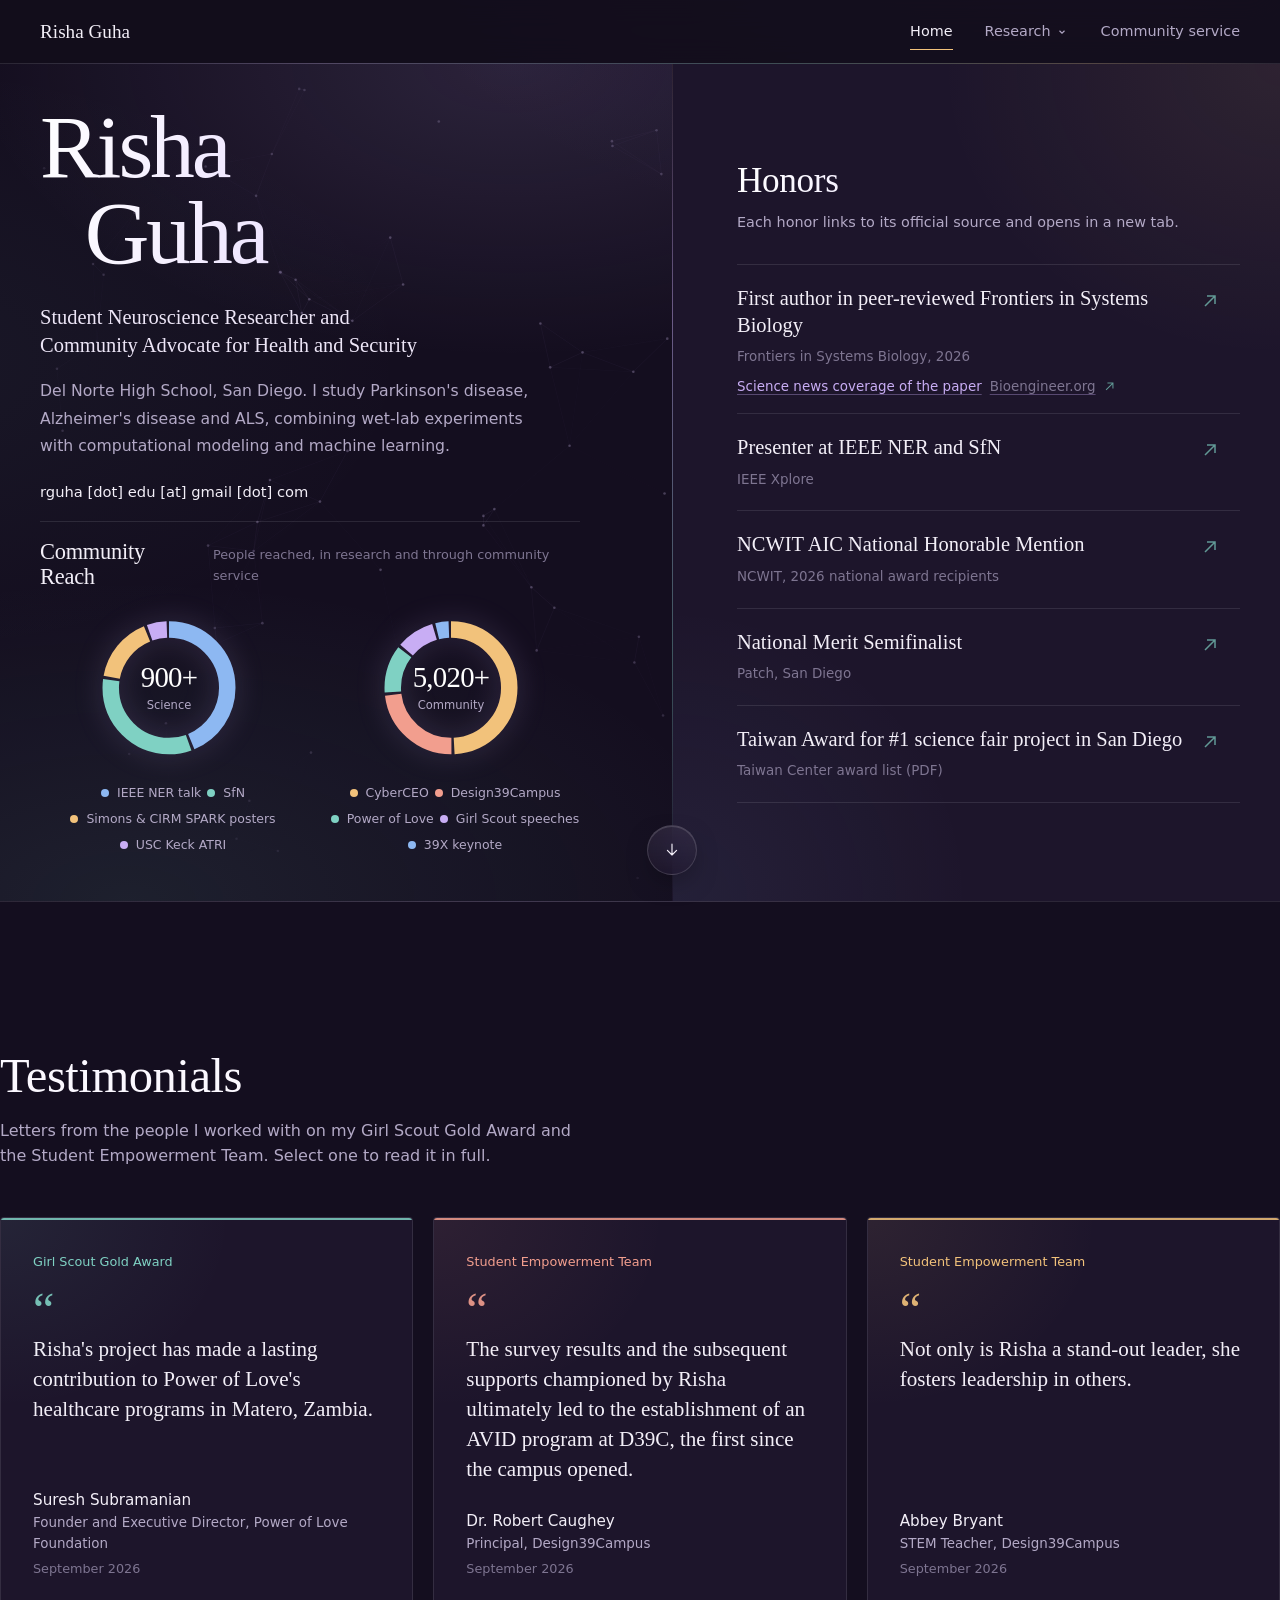
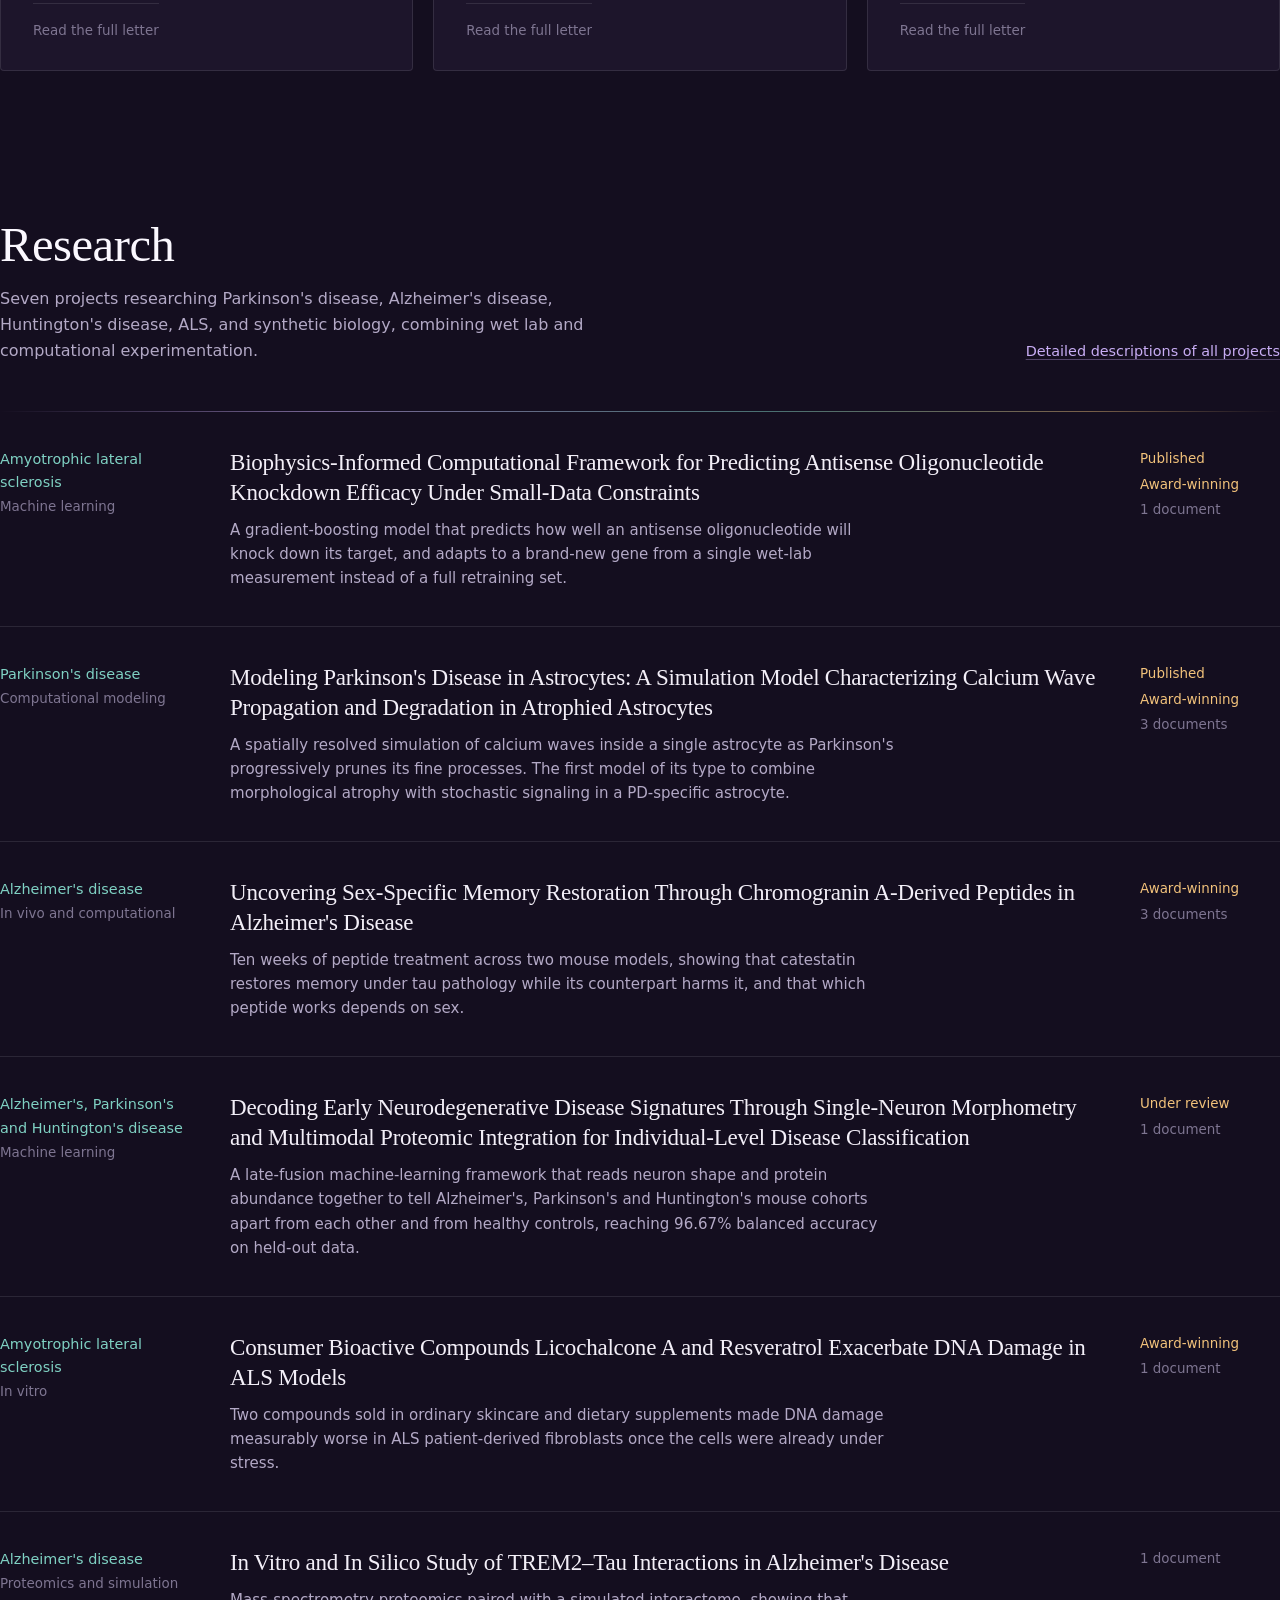
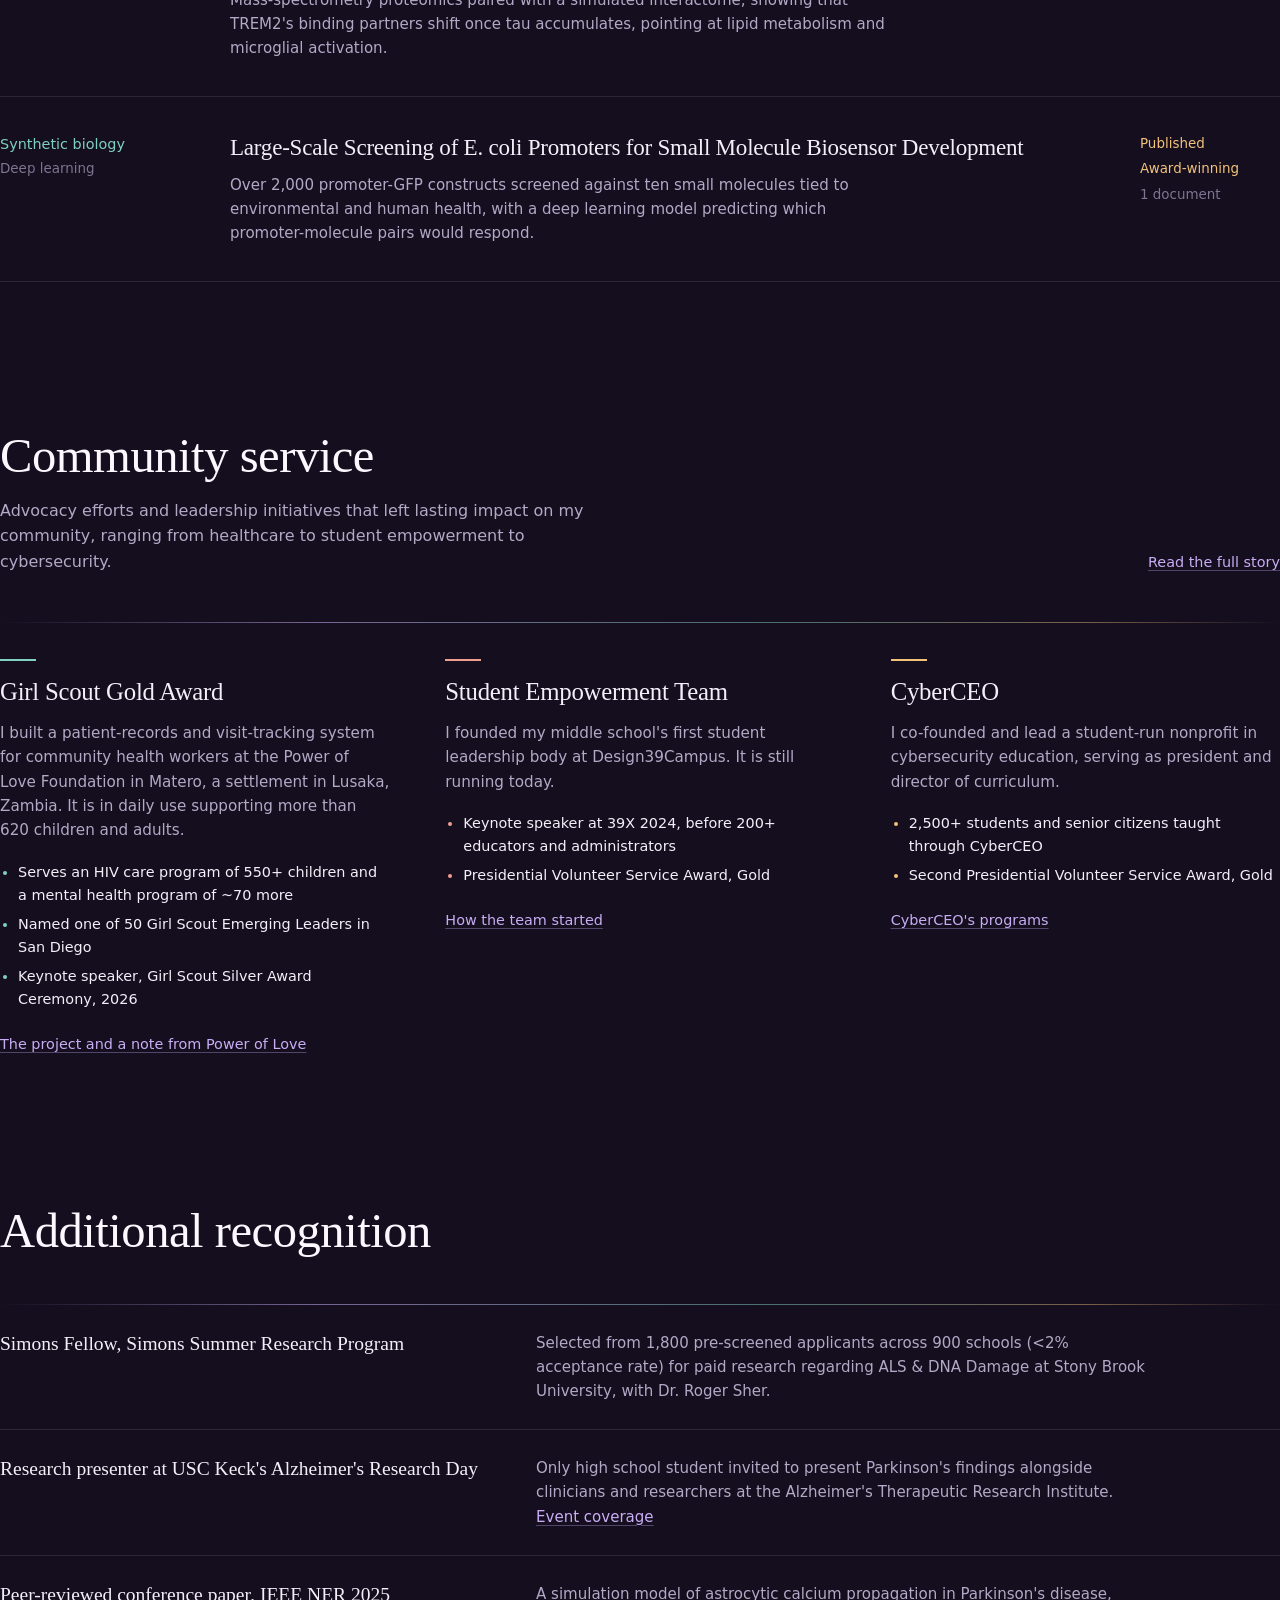
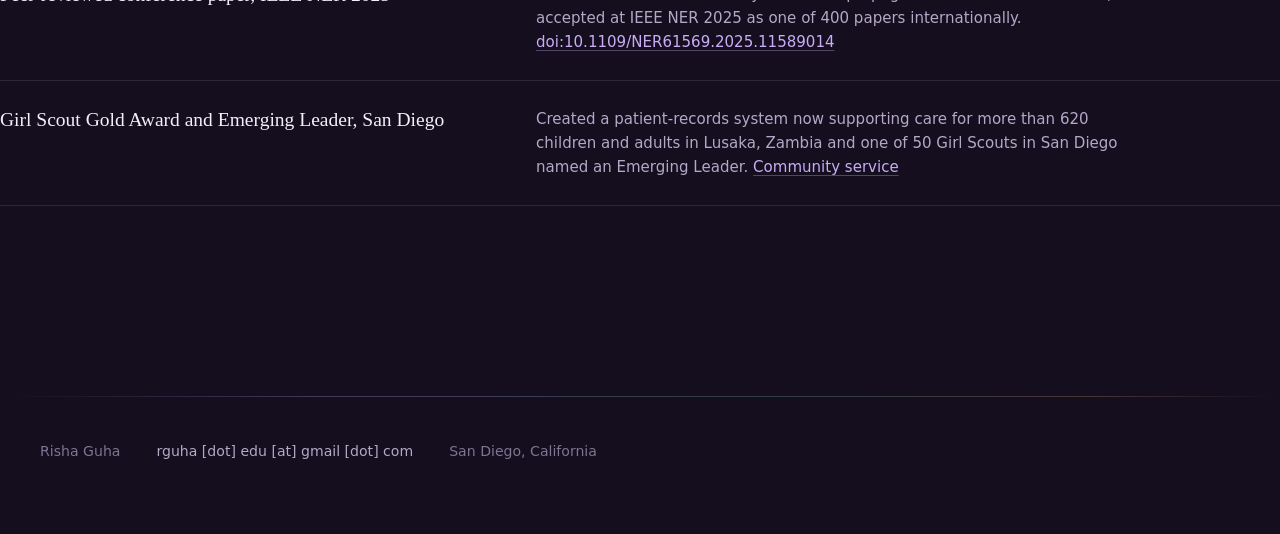
==== commit f25121fe: "Add publication and new project" ====
--- a/index.html
+++ b/index.html
@@ -18,7 +18,7 @@
     <a class="tb-name" href="index.html">Risha Guha</a>
     <ul class="tb-links">
       <li><a href="index.html" aria-current="page">Home</a></li>
-      <li><a href="research.html">Research</a></li>
+      <li class="has-menu"><a href="research.html">Research</a><button class="caret" type="button" aria-expanded="false" aria-label="Jump to a research project"><svg viewBox="0 0 16 16" aria-hidden="true"><path d="m4 6 4 4 4-4"/></svg></button><ul class="menu" data-projmenu></ul></li>
       <li><a href="community.html">Community service</a></li>
     </ul>
   </div>
@@ -63,8 +63,8 @@
   <section class="sec wrap" aria-labelledby="res-h">
     <div class="sechead">
       <h2 id="res-h">Research</h2>
-      <p>Six projects researching Parkinson's disease, Alzheimer's disease, ALS, and synthetic biology, combining wet lab and computational experimentation.</p>
-      <a class="more" href="research.html">All papers and posters</a>
+      <p>Seven projects researching Parkinson's disease, Alzheimer's disease, Huntington's disease, ALS, and synthetic biology, combining wet lab and computational experimentation.</p>
+      <a class="more" href="research.html">Detailed descriptions of all projects</a>
     </div>
     <ul class="plist" id="projects-list"></ul>
   </section>
@@ -125,6 +125,7 @@
 </footer>
 
 <script src="data.js"></script>
+<script src="nav.js"></script>
 <script src="home.js"></script>
 <script src="net.js"></script>
 </body>
--- a/site.css
+++ b/site.css
@@ -432,4 +432,30 @@
 .hl .hl-sub .src{color:var(--faint)}
 .hl .hl-sub svg{width:11px;height:11px;margin:0;align-self:center;transform:none}
 .hl .hl-sub a:hover,.hl .hl-sub a:focus-visible{color:var(--amber);text-decoration-color:currentColor}
-.hl .hl-sub a:hover svg,.hl .hl-sub a:focus-visible svg{stroke:var(--amber);transform:translate(1px,-1px)}+.hl .hl-sub a:hover svg,.hl .hl-sub a:focus-visible svg{stroke:var(--amber);transform:translate(1px,-1px)}
+/* ---------------- research: project bar (scrolls; labels cut with "..."; edges fade) ---------------- */
+.pnav{position:relative;flex:1;min-width:0}
+.pnav #projnav a{display:block;max-width:20ch;overflow:hidden;text-overflow:ellipsis}
+.pnav.fade-r #projnav{-webkit-mask-image:linear-gradient(90deg,#000 calc(100% - 64px),transparent);mask-image:linear-gradient(90deg,#000 calc(100% - 64px),transparent)}
+.pnav.fade-l #projnav{-webkit-mask-image:linear-gradient(90deg,transparent,#000 64px);mask-image:linear-gradient(90deg,transparent,#000 64px)}
+.pnav.fade-l.fade-r #projnav{-webkit-mask-image:linear-gradient(90deg,transparent,#000 64px,#000 calc(100% - 64px),transparent);mask-image:linear-gradient(90deg,transparent,#000 64px,#000 calc(100% - 64px),transparent)}
+
+/* ---------------- top bar: Research dropdown ---------------- */
+.tb-row > .tb-links{overflow:visible}
+.has-menu{position:relative;display:flex;align-items:center;gap:2px}
+.has-menu .caret{background:none;border:0;padding:6px 2px 6px 4px;margin:0;color:var(--muted);cursor:pointer;display:grid;place-items:center}
+.has-menu .caret:hover{color:var(--ink)}
+.has-menu .caret svg{width:10px;height:10px;stroke:currentColor;fill:none;stroke-width:1.8;transition:transform .2s}
+.has-menu.open .caret svg{transform:rotate(180deg)}
+.tb-links .menu{display:none;position:absolute;top:100%;left:-14px;z-index:40;min-width:290px;margin:10px 0 0;padding:8px 0;list-style:none;
+  background:var(--raise);border:1px solid var(--line-2);border-radius:6px;box-shadow:0 18px 40px -12px rgba(0,0,0,.65)}
+.tb-links .menu::before{content:"";position:absolute;left:0;right:0;top:-12px;height:12px}
+.has-menu.open .menu{display:block}
+@media (hover:hover){.has-menu:hover .menu{display:block}}
+.tb-links .menu a{display:block;padding:8px 18px;border:0;font-size:.86rem;color:var(--muted);white-space:nowrap}
+.tb-links .menu a:hover,.tb-links .menu a:focus-visible{color:var(--ink);background:var(--raise-2)}
+.has-menu.shut .menu{display:none!important}
+.tb-row > .tb-links{align-items:center}
+.tb-row > .tb-links > li > a{display:block}
+.tb-links .menu{left:auto;right:-14px}
+@media (max-width:680px){.tb-links .menu{left:-14px;right:auto}}
